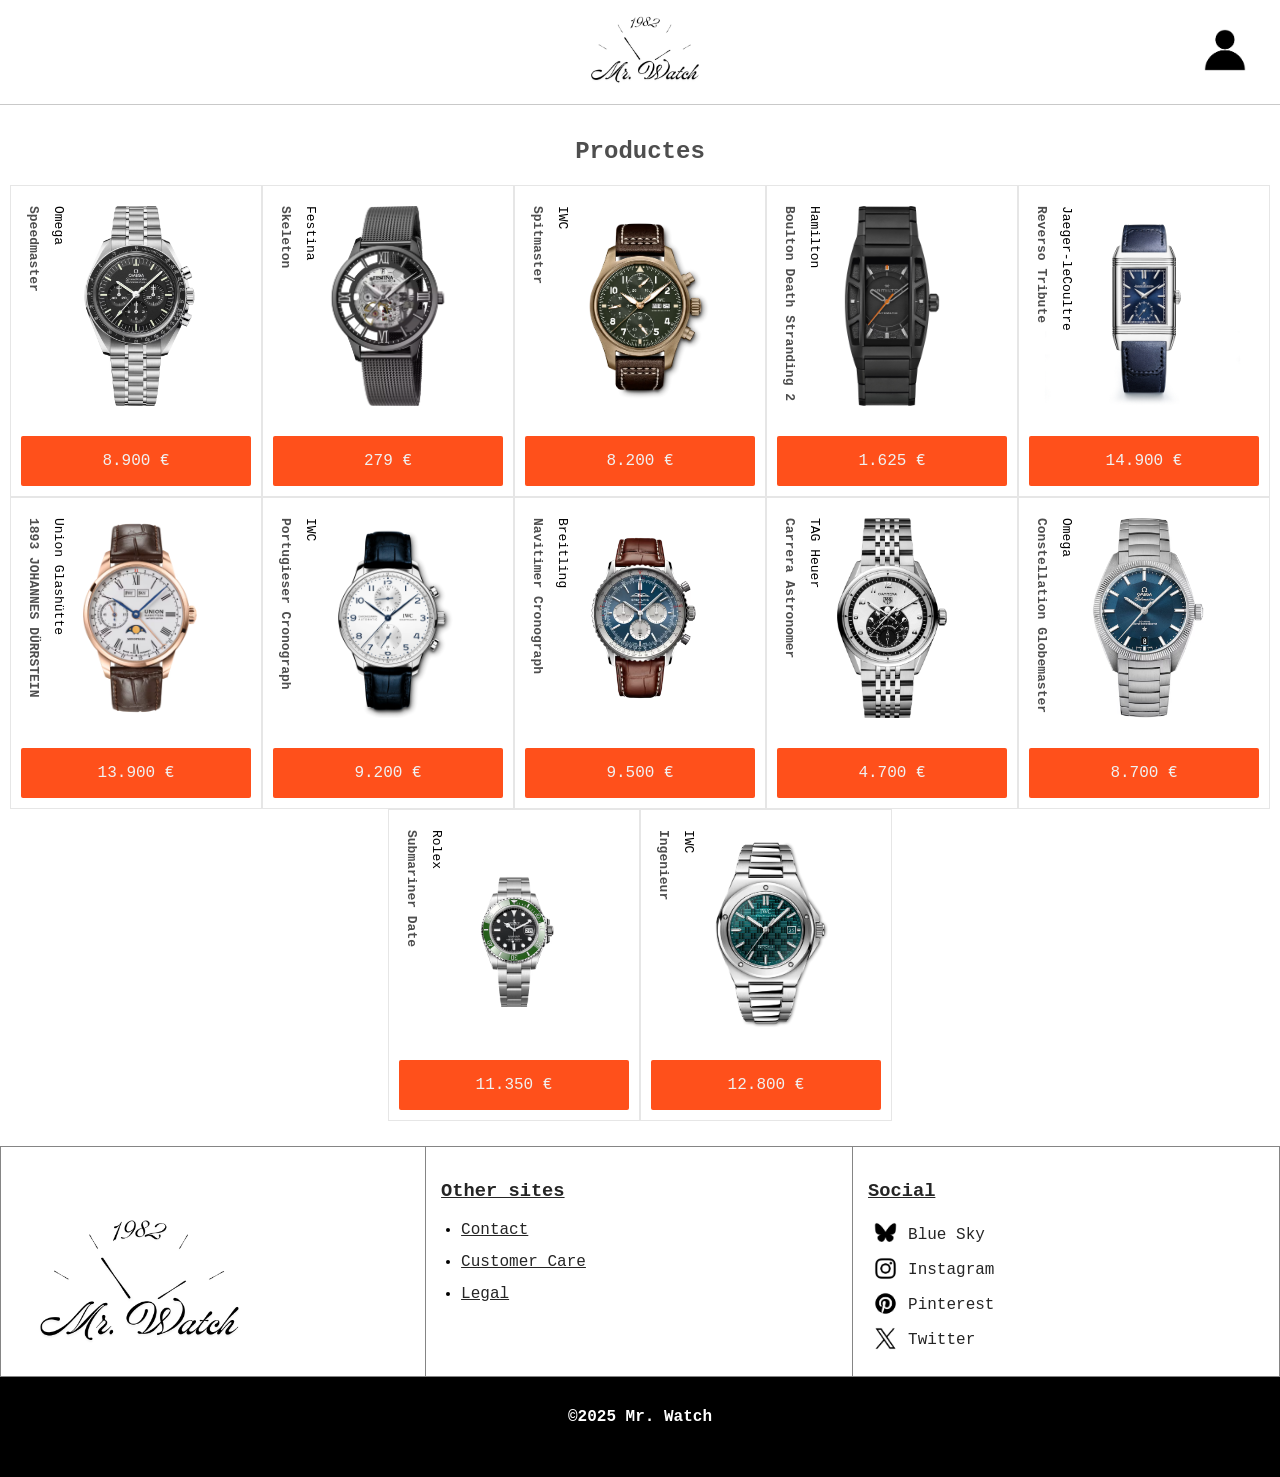
==== Botiga/index.html @ 8a5e7263 "First Code" ====
<!DOCTYPE html>
<html>
    <head>
        <title>Mr. Watch - Inici</title>
        <link rel="icon" type="image/png" href="MULTIMEDIA/IMAGES/MrWatchLogo.png">
        <meta charset="utf8">
        <link rel="stylesheet" href="CSS/style.css">
    </head>
    <body>
        <!-- header defineix una zona a dins del body, sempre a la part superior-->
        <header>
            <!-- definim un navegador, com si fora una llista per ara les referencies no apunten enlloc-->
            <!--<nav>
                <li><a href="#">Inici</a></li>
                <li><a href="#">Productes</a></li>
                <li><a href="#">Serveis</a></li>
                <li><a href="#">Contacte</a></li>
            </nav>-->
            <a href="#"><img src="MULTIMEDIA/IMAGES/Mr.Watch.png" alt="Mr.Watch_Logo" class="logo"></a>
            <div class="icons">
                <a href="Pages/signin.html"><img src="MULTIMEDIA/IMAGES/Diseño sin título (2).png" alt="User_Icon" class="icon"></a>
            </div>  

        </header>


        <!-- deifnim una nova etiqueta section (similar al div)-->
        <section>
            <h1>Productes</h1>
            <!-- dins d'una secció podem definir diferents articles-->
            <div class="articles">
                <div class="article">
                    <img src="MULTIMEDIA/IMAGES/Omega_Speedmaster_2.avif" alt="Omega_Speedmaster">   
                    <h1 class="model">Speedmaster</h1>
                    <h2 class="brand">Omega</h2>
                    <div>
                        <p>8.900 €</p>
                        <img src="MULTIMEDIA/IMAGES/PurchaseBag.png" alt="Bag">
                    </div>           
                </div>
                <div class="article">
                    <img src="MULTIMEDIA/IMAGES/Festina_Skeleton_2.webp" alt="Festina_Skeleton">    
                    <h1 class="model">Skeleton</h1>
                    <h2 class="brand">Festina</h2> 
                    <div>
                        <p>279 €</p>
                        <img src="MULTIMEDIA/IMAGES/PurchaseBag.png" alt="Bag">
                    </div>       
                </div>
                <div class="article">
                    <img src="MULTIMEDIA/IMAGES/IWC_Spitfire_2.webp" alt="IWC_Splifire">
                    <h1 class="model">Spitmaster</h1>
                    <h2 class="brand">IWC</h2>
                    <div>
                        <p>8.200 €</p>
                        <img src="MULTIMEDIA/IMAGES/PurchaseBag.png" alt="Bag">
                    </div>                  
                </div>
                <div class="article">
                    <img src="MULTIMEDIA/IMAGES/Hamilton_DeathStranding_2.avif" alt="Hamilton_DeathStranding">
                    <h1 class="model">Boulton Death Stranding 2</h1>
                    <h2 class="brand">Hamilton</h2>
                    <div>
                        <p>1.625 €</p>
                        <img src="MULTIMEDIA/IMAGES/PurchaseBag.png" alt="Bag">
                    </div>                 
                </div>
                <div class="article">
                    <img src="MULTIMEDIA/IMAGES/Jaeger-leCoultre_ReversoTribute_2.webp" alt="Jaeger-leCoultre_ReversoTribute">
                    <h1 class="model">Reverso Tribute</h1>
                    <h2 class="brand">Jaeger-leCoultre</h2>
                    <div>
                        <p>14.900 €</p>
                        <img src="MULTIMEDIA/IMAGES/PurchaseBag.png" alt="Bag">
                    </div>                 
                </div>
                <div class="article">
                    <img src="MULTIMEDIA/IMAGES/UnionGlashutte_1893JohannesDurrstein_2.avif" alt="UnionGlashutte_1893JohannesDurrstein">
                    <h1 class="model">1893 JOHANNES DÜRRSTEIN</h1>
                    <h2 class="brand">Union Glashütte</h2>
                    <div>
                        <p>13.900 €</p>
                        <img src="MULTIMEDIA/IMAGES/PurchaseBag.png" alt="Bag">
                    </div>                 
                </div>
                <div class="article">
                    <img src="MULTIMEDIA/IMAGES/IWC_PortugieserCronagraph_2.webp" alt="IWC_PortugieserCronagraph">
                    <h1 class="model">Portugieser Cronograph</h1>
                    <h2 class="brand">IWC</h2>
                    <div>
                        <p>9.200 €</p>
                        <img src="MULTIMEDIA/IMAGES/PurchaseBag.png" alt="Bag">
                    </div>                 
                </div>
                <div class="article">
                    <img src="MULTIMEDIA/IMAGES/Breitling_Navitimer_2.avif" alt="Breitling_Navitimer">
                    <h1 class="model">Navitimer Cronograph</h1>
                    <h2 class="brand">Breitling</h2>
                    <div>
                        <p>9.500 €</p>
                        <img src="MULTIMEDIA/IMAGES/PurchaseBag.png" alt="Bag">
                    </div>                 
                </div>
                <div class="article">
                    <img src="MULTIMEDIA/IMAGES/TagHeuer_CarreraAstronomer_2.avif" alt="TagHeuer_CarreraAstronomer">
                    <h1 class="model">Carrera Astronomer</h1>
                    <h2 class="brand">TAG Heuer</h2>
                    <div>
                        <p>4.700 €</p>
                        <img src="MULTIMEDIA/IMAGES/PurchaseBag.png" alt="Bag">
                    </div>                 
                </div>
                <div class="article">
                    <img src="MULTIMEDIA/IMAGES/Omega_ConstellationGlobemaster_2.avif" alt="Omega_ConstellationGlobemaster">
                    <h1 class="model">Constellation Globemaster</h1>
                    <h2 class="brand">Omega</h2>
                    <div>
                        <p>8.700 €</p>
                        <img src="MULTIMEDIA/IMAGES/PurchaseBag.png" alt="Bag">
                    </div>                 
                </div>
                <div class="article">
                    <img src="MULTIMEDIA/IMAGES/Rolex_SubmarinerDate_2.avif" alt="Rolex_SubmarinerDate">
                    <h1 class="model">Submariner Date</h1>
                    <h2 class="brand">Rolex</h2>
                    <div>
                        <p>11.350 €</p>
                        <img src="MULTIMEDIA/IMAGES/PurchaseBag.png" alt="Bag">
                    </div>                 
                </div>
                <div class="article">
                    <img src="MULTIMEDIA/IMAGES/IWC_Ingenieur_2.webp" alt="IWC_Ingenieur">
                    <h1 class="model">Ingenieur</h1>
                    <h2 class="brand">IWC</h2>
                    <div>
                        <p>12.800 €</p>
                        <img src="MULTIMEDIA/IMAGES/PurchaseBag.png" alt="Bag">
                    </div>                 
                </div>
            </div>
        </section>
        <aside>
            <div>
                <img src="MULTIMEDIA/IMAGES/Mr.Watch.png">
            </div>
            <div>
                <h3>Other sites</h3>
                <ul>
                    <li><a href="#">Contact</a></li>
                    <li><a href="#">Customer Care</a></li>
                    <li><a href="#">Legal</a></li>
                </ul>
            </div>
            <div>
                <h3>Social</h3>
                <div>
                    <img class="socialIcon" src="MULTIMEDIA/IMAGES/Icon_BlueSky.png" alt="BlueSkyIcon">
                    <a href="#"><p>Blue Sky</p></a>
                </div>
                <div>
                    <img class="socialIcon" src="MULTIMEDIA/IMAGES/Icon_Instagram.png" alt="InstagramIcon">
                    <a href="#"><p>Instagram</p></a>
                </div>
                <div>
                    <img class="socialIcon" src="MULTIMEDIA/IMAGES/Icon_Pinterest.png" alt="PinterestIcon">
                    <a href="#"><p>Pinterest</p></a>
                </div>
                <div>
                    <img class="socialIcon" src="MULTIMEDIA/IMAGES/Icon_Twitter.png" alt="TwitterIcon">
                    <a href="#"><p>Twitter</p></a>
                </div>
            </div>
        </aside>
        <footer>
            <p>&copy;2025 Mr. Watch</p>
        </footer>

    </body>
</html>
---- Botiga/CSS/style.css ----
body{
    padding: 0px;
    margin: 0px;
    font-family: 'Courier New', Courier, monospace;
    background-color: #ffffff;
    user-select: none;
}

header{
    background-color: #ffffff;
    margin: 0px;
    padding: 2px;
    border-bottom: solid 1px rgb(201, 201, 201);
    display: flex;
    gap: 50px;
    justify-content: center;
    height: 100px;
}

header a {
    margin: 0px;
    padding: 0px;
    width: 125px;
}

header .logo {
    position: absolute;
    max-height: 100px;
    max-width: 200px;
}

header .icons{
    position: absolute;
    right: 30px;
    top: 25px;
    vertical-align: middle;
}

header .icon{
    max-width: 50px;
    max-height: 50px;
}

header nav {
    position: absolute;
    left: 10px;
}


nav li {
    display: inline;
}

nav li a{
    color: black;
    text-decoration: none;
}

section {
    padding-top: 1%;
}

.centerSection {
    display: flex;
    justify-content: center;
}


section h1 {
    text-align: center;
    align-content: center;
    align-items: center;
    color: rgb(78, 78, 78);
}

.articles{
    display: flex;
    flex-flow: row wrap;
    justify-content: center;
    align-items: stretch;
    gap: 0px;
}

.article{
    position: relative;
    display: flex;
    justify-content: center;
    flex-flow: row wrap;
    border: 1px solid #e6e6e6;
    transition: border 0.3s;
    width: 250px;
    aspect-ratio: 1/1;
}

.article img{
    object-fit: contain;
    max-height: 200px;
    padding: 10px;
    width: 200px;
    margin: 10px;
    border-radius: 7px;
    transition: all 0.5s;
}

.article h1 {
    text-align: start;
    padding: 0px 15px 0px 15px;
    font-size: 13px;
    margin: 0px;
    font-weight: bold;
    writing-mode: vertical-rl;
    position: absolute;
    top: 20px;
    left: 0px;
}

.article h2 {
    text-align: start;
    padding: 0px 15px 0px 15px;
    font-size: 13px;
    margin: 0px;
    font-weight: lighter;
    writing-mode: vertical-rl;
    position: absolute;
    top: 20px;
    left: 25px;
}

.article:hover{
    border: 1px solid #858585;
}

.article div {
    background-color: #ff501b;
    color: rgb(255, 246, 243);
    width: 100%;
    text-align: center;
    margin: 10px;
    height: 50px;
    border-radius: 2px;
    text-decoration: bold;
    bottom: 0px;
    transition: all 0.8s;
    position: relative;
}

.article div img {
    margin: 0px;
    height: 30px;
    position: absolute;
    left: 5px;
    top: 0px;
    opacity: 0%;
    transition: opacity 0.25s;
}

.article div p {
    color: #f1f1f1;
    opacity: 100%;
}

.article div:hover {
    cursor: pointer;   
}

.article div:hover img{
    opacity: 100%;
}

.article div:hover p{
    opacity: 0%;
}

.articles:hover .article:not(:hover) > img{
    opacity: 65%;
    filter: saturate(50%);
}

form {
    max-width: 400px;
    padding: 40px;
    border: 1px solid rgb(201, 201, 201);
    border-radius: 3px;
}

.login .country {
    margin-top: 4px;
    width: 100%;
    background-color: #f1f1f1;
    border: 1px solid rgb(201, 201, 201);
    height: 30px;
    padding-left: 8px;
    border-radius: 5px;
}

.login h3{
    margin: 0px;
    text-align: center;
}

.login p {
    margin-bottom: 0px;
    margin-top: 25px;
}

.login .text{
    margin-top: 4px;
    width: 98%;
    background-color: #f1f1f1;
    border: 1px solid rgb(201, 201, 201);
    height: 30px;
    padding-left: 8px;
    border-radius: 5px;
}

.login .button {
    background-color: rgb(255, 80, 27);
    padding: 18px;
    color: white;
    font-weight: bold;
    border: 0;
    min-width: 200px;
    width: 100%;
    border-radius: 7px;
    font-size: 15px;
    margin-top: 35px;
}

.login .button:hover{
    cursor: pointer;   
}

aside {
    background-color: #858585;
    display: grid;
    gap: 1px;
    padding: 1px;
    margin-top: 25px;
    grid-template-columns: auto 33.33% 33.33%;
}

aside div{
    background-color: white;
    padding: 15px;
    position: relative;
}

aside div > img{
    height: 80%;
    position: absolute;
    bottom: 0px;
}

.socialIcon {
    height: 25px;
    position: absolute;
    top: 0px;
    left: 0px;
}

aside div div {
    margin: 5px;
}

aside a > p {
    position: absolute;
    top: -11px;
    left: 35px;
    color: #252525;
}

aside div h3 {
    color: #252525;
    text-decoration: underline
}

aside div ul {
    padding-left: 20px;
}

aside div li {
    padding-bottom: 14px;
}

aside div li a {
    color: #252525;
}

footer {
    text-align: center;
    max-width: 100%;
    padding: 35px;
    background-color: black;
    color: white;
    font-weight: bold;
    padding-top: 15px;
}

.footerWhite{
    background-color: white;
    color: black;
}

footer a {
    text-decoration: none;
    color: rgb(30, 88, 214);
}
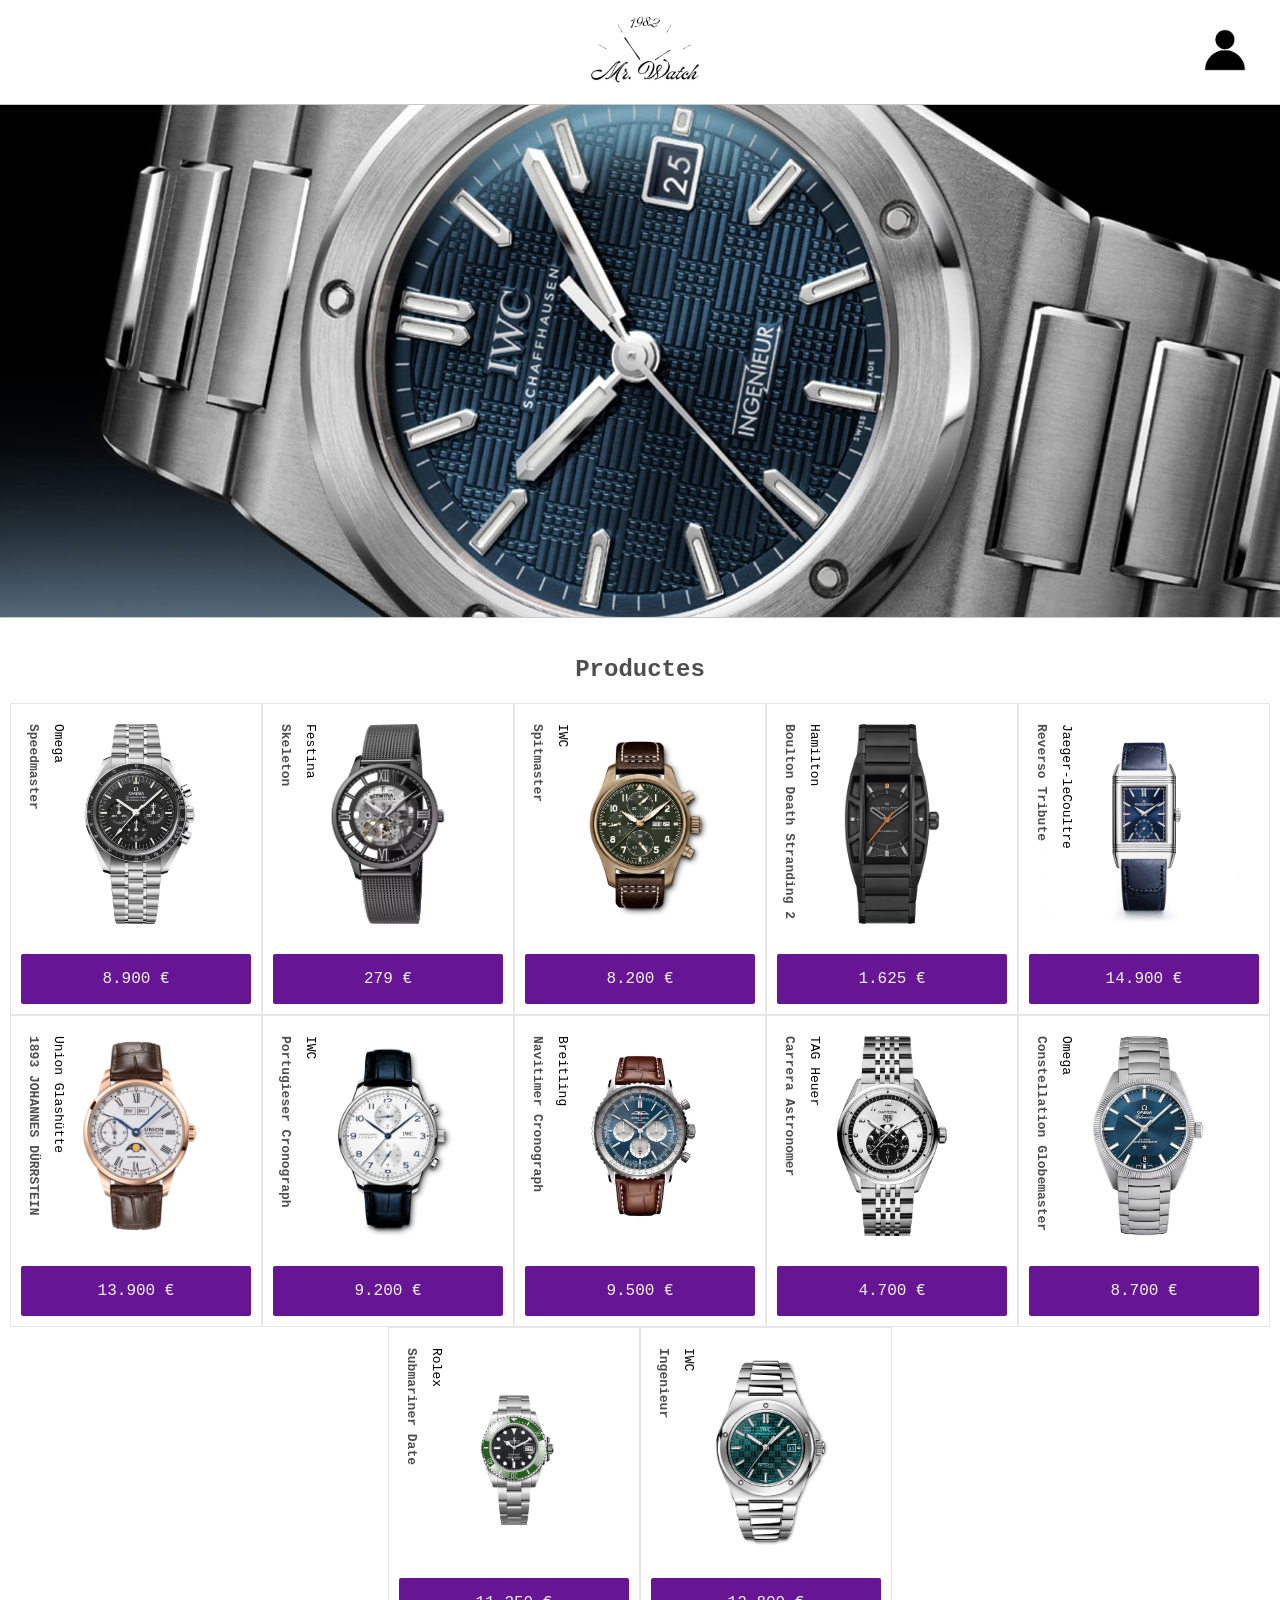
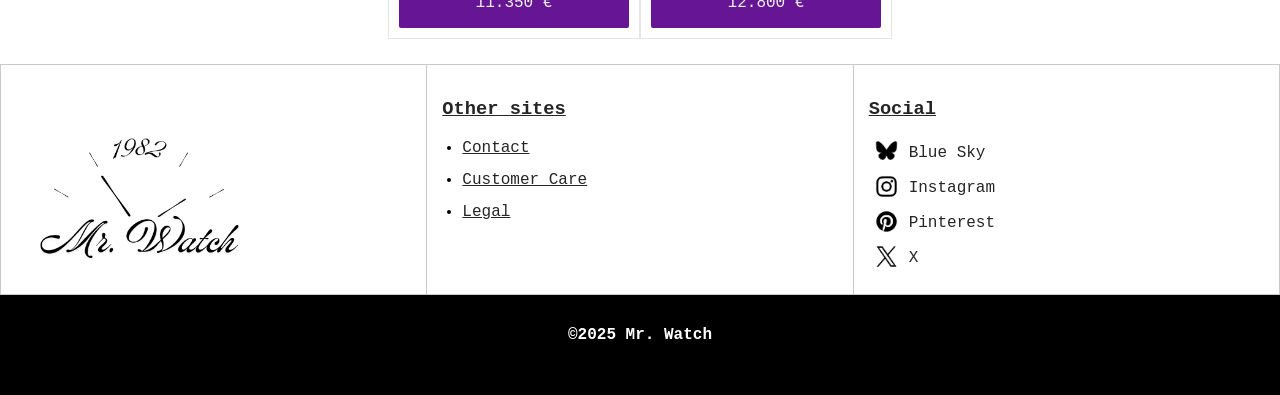
==== commit c5500df0: "First code 0.10" ====
--- a/Botiga/index.html
+++ b/Botiga/index.html
@@ -23,7 +23,9 @@
 
         </header>
 
-
+        <section class="header">
+            <img src="MULTIMEDIA/IMAGES/Header_IWC.jpg" alt="HeaderImg_IWC">
+        </section>
         <!-- deifnim una nova etiqueta section (similar al div)-->
         <section>
             <h1>Productes</h1>
@@ -151,23 +153,23 @@
                     <li><a href="#">Legal</a></li>
                 </ul>
             </div>
-            <div>
+            <div class="socialGrid">
                 <h3>Social</h3>
                 <div>
                     <img class="socialIcon" src="MULTIMEDIA/IMAGES/Icon_BlueSky.png" alt="BlueSkyIcon">
-                    <a href="#"><p>Blue Sky</p></a>
+                    <a href="https://bsky.app/"><p>Blue Sky</p></a>
                 </div>
                 <div>
                     <img class="socialIcon" src="MULTIMEDIA/IMAGES/Icon_Instagram.png" alt="InstagramIcon">
-                    <a href="#"><p>Instagram</p></a>
+                    <a href="https://www.instagram.com/"><p>Instagram</p></a>
                 </div>
                 <div>
                     <img class="socialIcon" src="MULTIMEDIA/IMAGES/Icon_Pinterest.png" alt="PinterestIcon">
-                    <a href="#"><p>Pinterest</p></a>
+                    <a href="https://es.pinterest.com/"><p>Pinterest</p></a>
                 </div>
                 <div>
                     <img class="socialIcon" src="MULTIMEDIA/IMAGES/Icon_Twitter.png" alt="TwitterIcon">
-                    <a href="#"><p>Twitter</p></a>
+                    <a href="https://x.com/?lang=es"><p>X</p></a>
                 </div>
             </div>
         </aside>
--- a/Botiga/CSS/style.css
+++ b/Botiga/CSS/style.css
@@ -58,6 +58,17 @@
 
 section {
     padding-top: 1%;
+}
+
+.header {
+    padding: 0px;
+}
+
+.header img {
+    object-fit: cover;
+    width: 100%;
+    height: 40vw;
+    border-bottom: solid 1px rgb(201, 201, 201);
 }
 
 .centerSection {
@@ -131,7 +142,7 @@
 }
 
 .article div {
-    background-color: #ff501b;
+    background-color: #661694;
     color: rgb(255, 246, 243);
     width: 100%;
     text-align: center;
@@ -214,7 +225,7 @@
 }
 
 .login .button {
-    background-color: rgb(255, 80, 27);
+    background-color: #661694;
     padding: 18px;
     color: white;
     font-weight: bold;
@@ -231,12 +242,13 @@
 }
 
 aside {
-    background-color: #858585;
+    background-color: rgb(201, 201, 201);
     display: grid;
     gap: 1px;
     padding: 1px;
     margin-top: 25px;
-    grid-template-columns: auto 33.33% 33.33%;
+    grid-template-columns: 1fr 1fr 1fr;
+    align-items: stretch;
 }
 
 aside div{
@@ -305,3 +317,29 @@
     text-decoration: none;
     color: rgb(30, 88, 214);
 }
+
+@media (max-width: 900px) {
+    aside {
+        grid-template-columns: 1fr 1fr;
+    }
+
+    aside > div:nth-child(3) {
+        grid-column: span 2;
+    }
+}
+
+@media (max-width: 700px) {
+    aside {
+        grid-template-columns: 1fr;
+    }
+
+    aside div > img{
+        height: 100px;
+        position: relative;
+        bottom: 0px;
+    }
+
+    aside > div:nth-child(3) {
+        grid-column: span 1;
+    }
+}
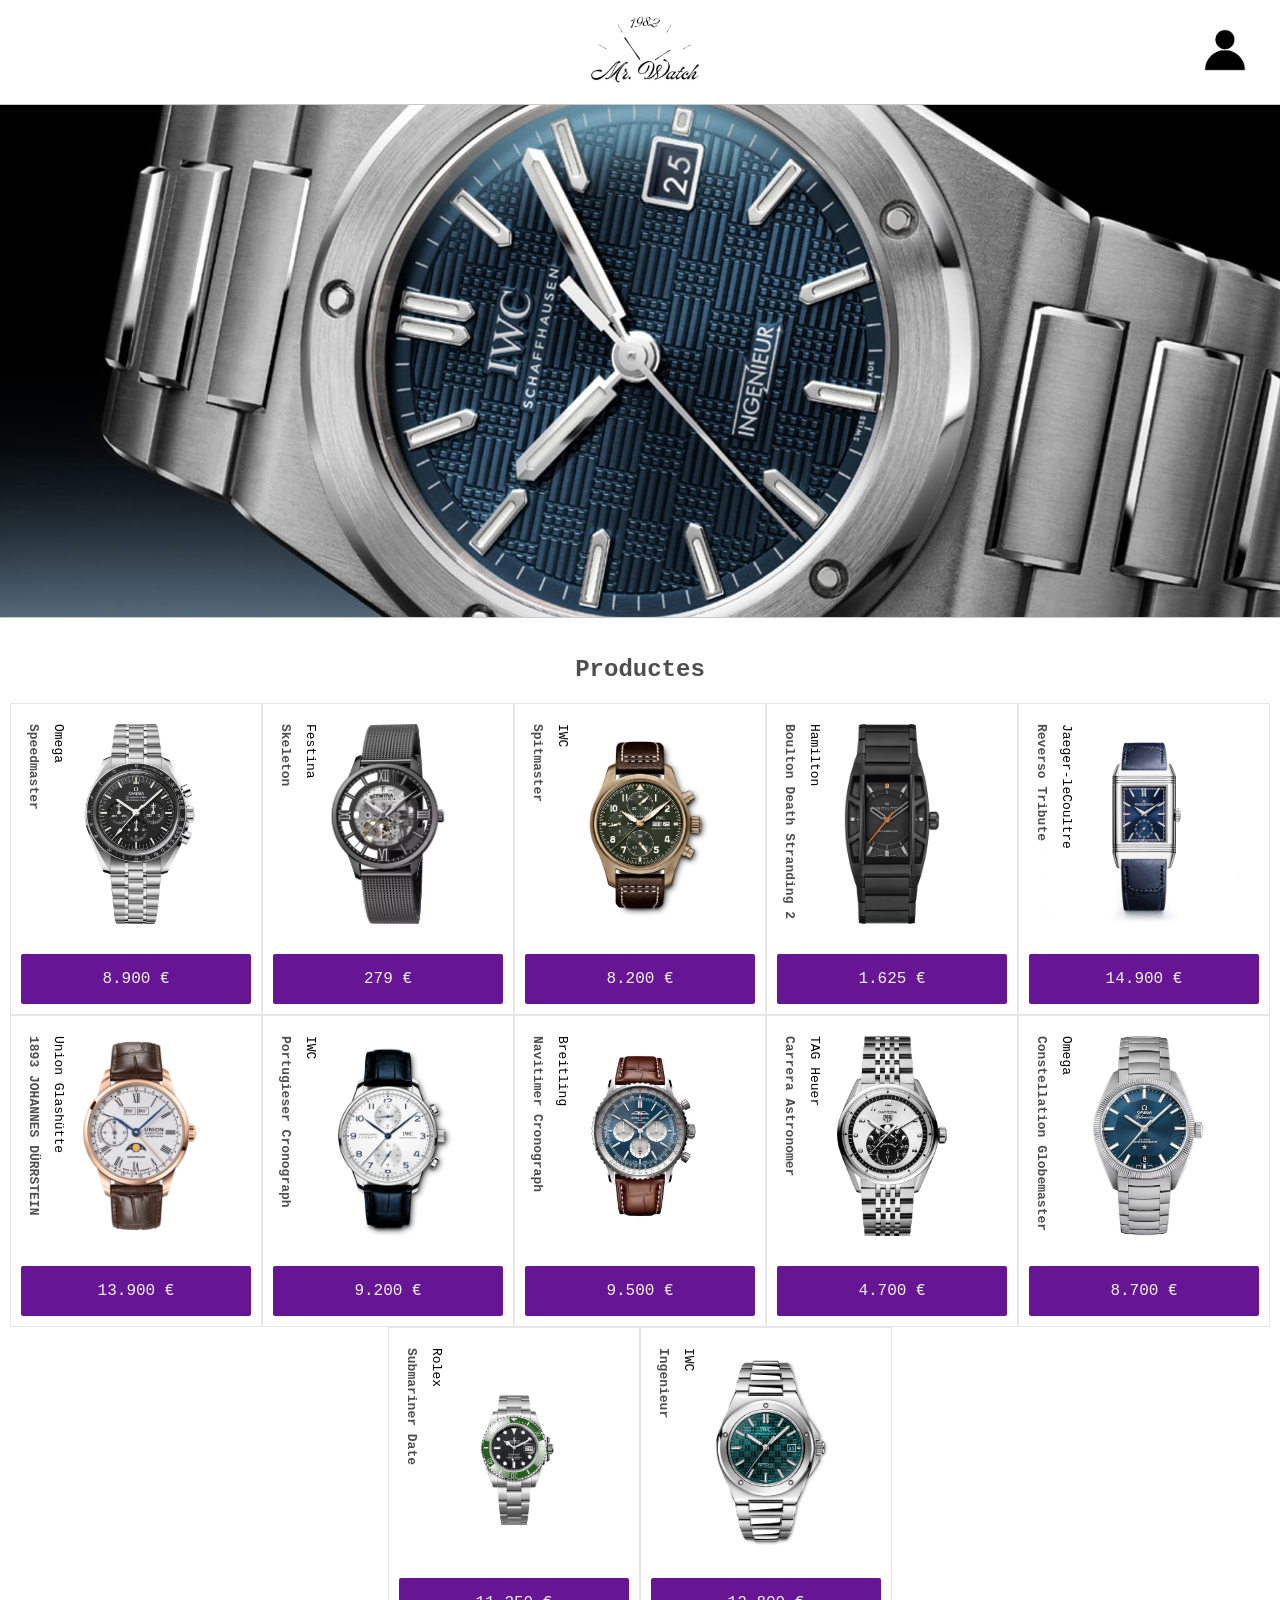
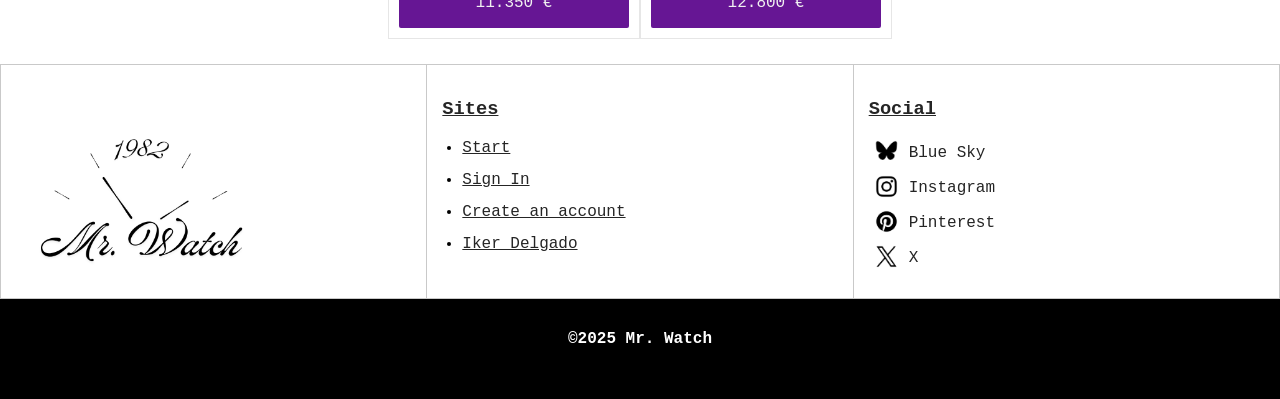
==== commit 2f34cfaf: "Alpha_0.1" ====
--- a/Botiga/index.html
+++ b/Botiga/index.html
@@ -146,11 +146,12 @@
                 <img src="MULTIMEDIA/IMAGES/Mr.Watch.png">
             </div>
             <div>
-                <h3>Other sites</h3>
+                <h3>Sites</h3>
                 <ul>
-                    <li><a href="#">Contact</a></li>
-                    <li><a href="#">Customer Care</a></li>
-                    <li><a href="#">Legal</a></li>
+                    <li><a href="#">Start</a></li>
+                    <li><a href="Pages/signin.html">Sign In</a></li>
+                    <li><a href="Pages/signup.html">Create an account</a></li>
+                    <li><a href="../index.html">Iker Delgado</a></li>
                 </ul>
             </div>
             <div class="socialGrid">
--- a/Botiga/CSS/style.css
+++ b/Botiga/CSS/style.css
@@ -279,6 +279,15 @@
     top: -11px;
     left: 35px;
     color: #252525;
+    transition: all 1s;
+}
+
+aside a {
+    transition: all 1s;
+}
+
+aside a:hover{
+    color: #771aad;
 }
 
 aside div h3 {
